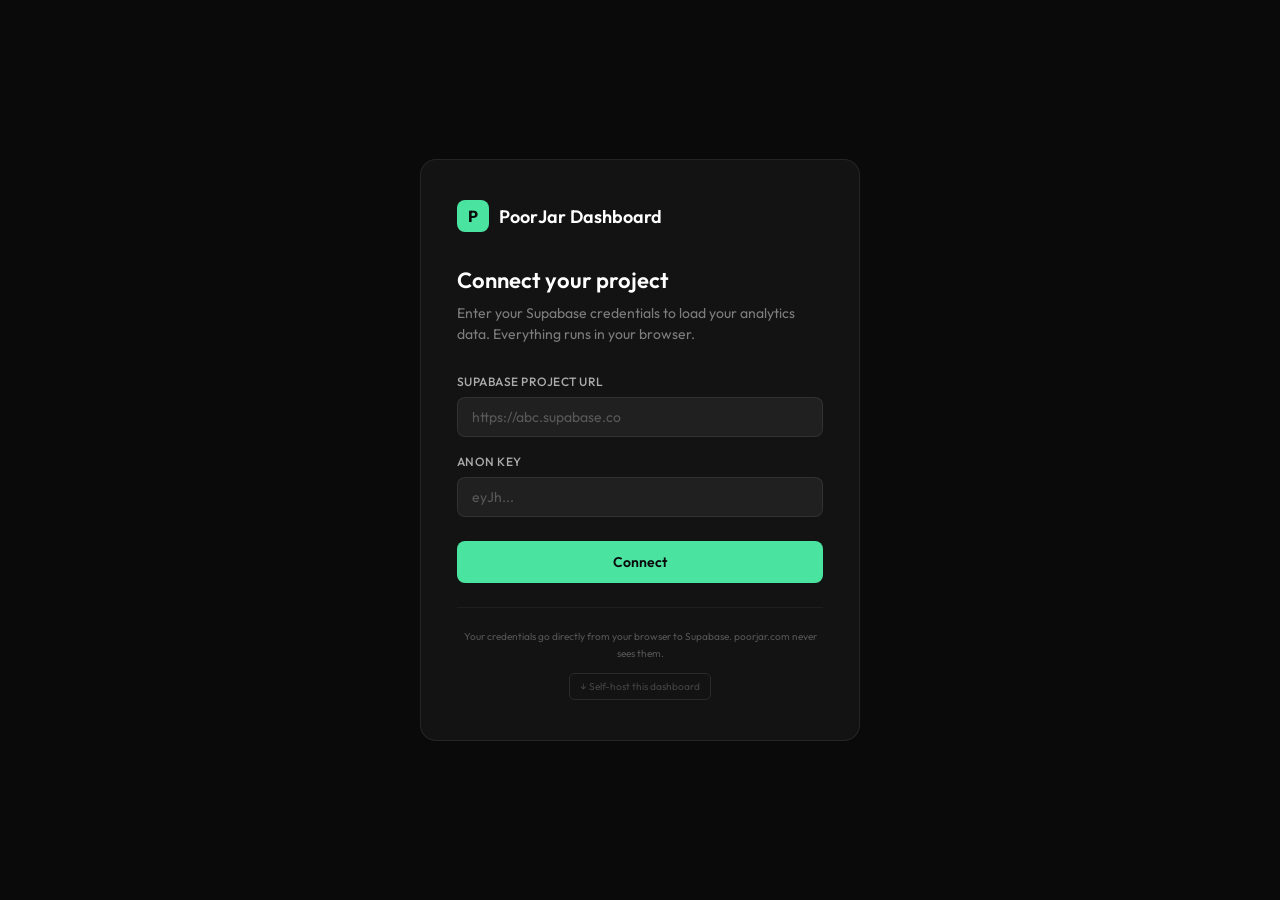
==== dashboard/index.html @ 93dddc61 "Initial release — PoorJar v1.2.0" ====
<!DOCTYPE html>
<html lang="en">
<head>
  <meta charset="UTF-8" />
  <meta name="viewport" content="width=device-width, initial-scale=1.0" />
  <title>PoorJar Dashboard</title>
  <link rel="preconnect" href="https://fonts.googleapis.com" />
  <link rel="preconnect" href="https://fonts.gstatic.com" crossorigin />
  <link href="https://fonts.googleapis.com/css2?family=Outfit:wght@300;400;500;600;700&display=swap" rel="stylesheet" />
  <style>
    *, *::before, *::after { box-sizing: border-box; margin: 0; padding: 0; }

    :root {
      --bg: #0A0A0B;
      --bg2: #111113;
      --card: rgba(255,255,255,0.04);
      --card-border: rgba(255,255,255,0.08);
      --green: #4AE3A0;
      --green-dim: rgba(74,227,160,0.15);
      --text: #fff;
      --text-muted: rgba(255,255,255,0.45);
      --text-dim: rgba(255,255,255,0.65);
      --rage: #FF6B6B;
      --rage-dim: rgba(255,107,107,0.15);
    }

    html, body {
      height: 100%;
      background: var(--bg);
      color: var(--text);
      font-family: 'Outfit', system-ui, -apple-system, sans-serif;
      font-size: 14px;
      line-height: 1.5;
    }

    /* ---- CONNECT SCREEN ---- */
    #connect-screen {
      display: flex;
      align-items: center;
      justify-content: center;
      min-height: 100vh;
      padding: 24px;
    }

    .connect-card {
      background: var(--card);
      border: 1px solid var(--card-border);
      border-radius: 16px;
      padding: 40px 36px;
      width: 100%;
      max-width: 440px;
    }

    .connect-logo {
      display: flex;
      align-items: center;
      gap: 10px;
      margin-bottom: 32px;
    }

    .logo-mark {
      width: 32px;
      height: 32px;
      background: var(--green);
      border-radius: 8px;
      display: flex;
      align-items: center;
      justify-content: center;
      font-size: 16px;
      font-weight: 700;
      color: #0A0A0B;
    }

    .logo-text {
      font-size: 18px;
      font-weight: 600;
      color: var(--text);
    }

    .connect-headline {
      font-size: 22px;
      font-weight: 600;
      margin-bottom: 6px;
    }

    .connect-sub {
      color: var(--text-muted);
      margin-bottom: 28px;
      font-size: 14px;
    }

    .field {
      margin-bottom: 16px;
    }

    .field label {
      display: block;
      font-size: 12px;
      font-weight: 500;
      color: var(--text-dim);
      margin-bottom: 6px;
      text-transform: uppercase;
      letter-spacing: 0.04em;
    }

    .field input {
      width: 100%;
      background: rgba(255,255,255,0.06);
      border: 1px solid var(--card-border);
      border-radius: 8px;
      padding: 10px 14px;
      color: var(--text);
      font-family: inherit;
      font-size: 14px;
      outline: none;
      transition: border-color 0.15s;
    }

    .field input:focus {
      border-color: var(--green);
    }

    .field input::placeholder {
      color: rgba(255,255,255,0.25);
    }

    .btn-connect {
      width: 100%;
      background: var(--green);
      color: #0A0A0B;
      border: none;
      border-radius: 8px;
      padding: 12px;
      font-family: inherit;
      font-size: 14px;
      font-weight: 600;
      cursor: pointer;
      margin-top: 8px;
      transition: opacity 0.15s;
    }

    .btn-connect:hover { opacity: 0.9; }
    .btn-connect:disabled { opacity: 0.5; cursor: not-allowed; }

    #connect-error {
      color: var(--rage);
      font-size: 13px;
      margin-top: 12px;
      display: none;
    }

    /* ---- DASHBOARD ---- */
    #dashboard {
      display: none;
      flex-direction: column;
      min-height: 100vh;
    }

    /* Top bar */
    .topbar {
      display: flex;
      align-items: center;
      gap: 16px;
      padding: 14px 28px;
      border-bottom: 1px solid var(--card-border);
      background: rgba(10,10,11,0.9);
      position: sticky;
      top: 0;
      z-index: 100;
      backdrop-filter: blur(12px);
    }

    .topbar-logo {
      display: flex;
      align-items: center;
      gap: 8px;
      text-decoration: none;
      color: var(--text);
    }

    .topbar-logo-mark {
      width: 26px;
      height: 26px;
      background: var(--green);
      border-radius: 6px;
      display: flex;
      align-items: center;
      justify-content: center;
      font-size: 13px;
      font-weight: 700;
      color: #0A0A0B;
    }

    .topbar-logo-text {
      font-size: 15px;
      font-weight: 600;
    }

    .topbar-spacer { flex: 1; }

    .connected-indicator {
      display: flex;
      align-items: center;
      gap: 7px;
      font-size: 13px;
      color: var(--text-dim);
    }

    .connected-dot {
      width: 7px;
      height: 7px;
      background: var(--green);
      border-radius: 50%;
      box-shadow: 0 0 6px var(--green);
    }

    .connected-url {
      max-width: 200px;
      overflow: hidden;
      text-overflow: ellipsis;
      white-space: nowrap;
    }

    .btn-share {
      padding: 6px 14px;
      background: transparent;
      border: 1px solid var(--accent);
      color: var(--accent);
      border-radius: 6px;
      font-size: 12px;
      font-family: inherit;
      cursor: pointer;
      transition: background 0.15s;
    }
    .btn-share:hover { background: rgba(74,227,160,0.1); }
    .btn-share.copied { border-color: #4ade80; color: #4ade80; }

    .btn-disconnect {
      background: none;
      border: 1px solid var(--card-border);
      border-radius: 6px;
      color: var(--text-muted);
      font-family: inherit;
      font-size: 13px;
      padding: 5px 12px;
      cursor: pointer;
      transition: color 0.15s, border-color 0.15s;
    }

    .btn-disconnect:hover {
      color: var(--text);
      border-color: rgba(255,255,255,0.2);
    }

    /* Filter bar */
    .filterbar {
      display: flex;
      align-items: center;
      gap: 12px;
      padding: 14px 28px;
      border-bottom: 1px solid var(--card-border);
      flex-wrap: wrap;
    }

    .filter-label {
      font-size: 12px;
      font-weight: 500;
      color: var(--text-muted);
      text-transform: uppercase;
      letter-spacing: 0.04em;
    }

    .filter-select {
      background: var(--card);
      border: 1px solid var(--card-border);
      border-radius: 7px;
      color: var(--text);
      font-family: inherit;
      font-size: 13px;
      padding: 7px 12px;
      cursor: pointer;
      outline: none;
      appearance: none;
      padding-right: 28px;
      background-image: url("data:image/svg+xml,%3Csvg width='10' height='6' viewBox='0 0 10 6' fill='none' xmlns='http://www.w3.org/2000/svg'%3E%3Cpath d='M1 1L5 5L9 1' stroke='rgba(255,255,255,0.4)' stroke-width='1.5' stroke-linecap='round' stroke-linejoin='round'/%3E%3C/svg%3E");
      background-repeat: no-repeat;
      background-position: right 10px center;
      transition: border-color 0.15s;
    }

    .filter-select:focus { border-color: var(--green); }

    .date-toggle {
      display: flex;
      gap: 4px;
      background: var(--card);
      border: 1px solid var(--card-border);
      border-radius: 7px;
      padding: 3px;
    }

    .date-btn {
      background: none;
      border: none;
      border-radius: 5px;
      color: var(--text-muted);
      font-family: inherit;
      font-size: 13px;
      padding: 5px 12px;
      cursor: pointer;
      transition: background 0.15s, color 0.15s;
    }

    .date-btn.active {
      background: rgba(255,255,255,0.1);
      color: var(--text);
    }

    .btn-refresh {
      margin-left: auto;
      background: none;
      border: 1px solid var(--card-border);
      border-radius: 7px;
      color: var(--text-muted);
      font-family: inherit;
      font-size: 13px;
      padding: 7px 14px;
      cursor: pointer;
      display: flex;
      align-items: center;
      gap: 6px;
      transition: color 0.15s, border-color 0.15s;
    }

    .btn-refresh:hover {
      color: var(--text);
      border-color: rgba(255,255,255,0.2);
    }

    .btn-refresh.loading {
      opacity: 0.6;
      pointer-events: none;
    }

    /* Content */
    .content {
      padding: 24px 28px;
      flex: 1;
    }

    /* Stat cards */
    .stat-row {
      display: grid;
      grid-template-columns: repeat(4, 1fr);
      gap: 14px;
      margin-bottom: 24px;
    }

    @media (max-width: 900px) {
      .stat-row { grid-template-columns: repeat(2, 1fr); }
    }

    @media (max-width: 500px) {
      .stat-row { grid-template-columns: 1fr; }
    }

    .stat-card {
      background: var(--card);
      border: 1px solid var(--card-border);
      border-radius: 12px;
      padding: 20px 22px;
    }

    .stat-label {
      font-size: 12px;
      font-weight: 500;
      color: var(--text-muted);
      text-transform: uppercase;
      letter-spacing: 0.04em;
      margin-bottom: 8px;
    }

    .stat-value {
      font-size: 32px;
      font-weight: 700;
      color: var(--text);
      line-height: 1;
    }

    .stat-value.rage-stat { color: var(--rage); }

    /* Main columns */
    .main-cols {
      display: grid;
      grid-template-columns: 60fr 40fr;
      gap: 20px;
      align-items: start;
    }

    @media (max-width: 1100px) {
      .main-cols { grid-template-columns: 1fr; }
    }

    /* Heatmap panel */
    .panel {
      background: var(--card);
      border: 1px solid var(--card-border);
      border-radius: 12px;
      overflow: hidden;
    }

    .panel-header {
      padding: 16px 20px;
      border-bottom: 1px solid var(--card-border);
      display: flex;
      align-items: center;
      justify-content: space-between;
      gap: 12px;
      flex-wrap: wrap;
    }

    .panel-title {
      font-size: 14px;
      font-weight: 600;
    }

    .toggle-group {
      display: flex;
      gap: 4px;
      background: rgba(255,255,255,0.05);
      border-radius: 6px;
      padding: 3px;
    }

    .toggle-btn {
      background: none;
      border: none;
      border-radius: 4px;
      color: var(--text-muted);
      font-family: inherit;
      font-size: 12px;
      padding: 4px 11px;
      cursor: pointer;
      transition: background 0.15s, color 0.15s;
    }

    .toggle-btn.active {
      background: rgba(255,255,255,0.12);
      color: var(--text);
    }

    .panel-body {
      padding: 20px;
    }

    .heatmap-wrap {
      position: relative;
      background: #1a1a1c;
      border-radius: 8px;
      overflow: hidden;
    }

    #heatmap-iframe {
      display: block;
      width: 1440px;
      height: 900px;
      border: none;
      pointer-events: none;
      transform-origin: top left;
    }

    #heatmap-canvas {
      display: block;
      position: absolute;
      top: 0; left: 0;
      pointer-events: none;
    }

    .heatmap-scale-wrap {
      width: 100%;
      overflow-y: auto;
      overflow-x: hidden;
      border-radius: 8px;
      position: relative;
      background: #1a1a1c;
    }

    .heatmap-inner {
      position: relative;
    }

    .heatmap-footer {
      display: flex;
      align-items: center;
      justify-content: space-between;
      margin-top: 10px;
    }

    .heatmap-count {
      font-size: 12px;
      color: var(--text-muted);
    }

    /* Scroll depth */
    .scroll-bars {
      display: flex;
      flex-direction: column;
      gap: 7px;
    }

    .scroll-row {
      display: grid;
      grid-template-columns: 52px 1fr 40px;
      align-items: center;
      gap: 10px;
    }

    .scroll-label {
      font-size: 12px;
      color: var(--text-muted);
      text-align: right;
    }

    .scroll-track {
      background: rgba(255,255,255,0.06);
      border-radius: 4px;
      height: 10px;
      overflow: hidden;
    }

    .scroll-fill {
      background: var(--green);
      height: 100%;
      border-radius: 4px;
      transition: width 0.4s ease;
      opacity: 0.8;
    }

    .scroll-pct {
      font-size: 12px;
      color: var(--text-dim);
    }

    /* Top pages */
    .table-wrap {
      overflow-x: auto;
    }

    table {
      width: 100%;
      border-collapse: collapse;
    }

    thead th {
      font-size: 11px;
      font-weight: 500;
      color: var(--text-muted);
      text-transform: uppercase;
      letter-spacing: 0.04em;
      padding: 8px 10px;
      text-align: left;
      border-bottom: 1px solid var(--card-border);
    }

    tbody tr {
      border-bottom: 1px solid rgba(255,255,255,0.04);
    }

    tbody tr:last-child { border-bottom: none; }

    tbody td {
      padding: 9px 10px;
      font-size: 13px;
      color: var(--text-dim);
      vertical-align: middle;
    }

    tbody td:first-child {
      font-family: 'SFMono-Regular', 'Consolas', monospace;
      font-size: 12px;
      max-width: 200px;
      overflow: hidden;
      text-overflow: ellipsis;
      white-space: nowrap;
    }

    /* Rage clicks */
    .rage-header {
      font-size: 13px;
      font-weight: 600;
      margin-bottom: 12px;
    }

    .rage-header.has-rages { color: var(--rage); }
    .rage-header.no-rages { color: var(--text-muted); }

    .rage-list {
      display: flex;
      flex-direction: column;
      gap: 6px;
    }

    .rage-item {
      display: flex;
      align-items: center;
      gap: 10px;
      padding: 8px 10px;
      background: var(--rage-dim);
      border: 1px solid rgba(255,107,107,0.2);
      border-radius: 7px;
      font-size: 12px;
      color: var(--text-dim);
    }

    .rage-coord {
      font-family: 'SFMono-Regular', 'Consolas', monospace;
      color: var(--rage);
      font-size: 11px;
      white-space: nowrap;
    }

    .rage-url {
      overflow: hidden;
      text-overflow: ellipsis;
      white-space: nowrap;
    }

    /* Empty state */
    .empty-state {
      display: flex;
      flex-direction: column;
      align-items: center;
      justify-content: center;
      padding: 40px 20px;
      color: var(--text-muted);
      gap: 8px;
      font-size: 13px;
    }

    .empty-icon {
      font-size: 28px;
      opacity: 0.5;
    }

    /* Loading */
    .loading-overlay {
      display: none;
      position: fixed;
      inset: 0;
      background: rgba(10,10,11,0.7);
      z-index: 200;
      align-items: center;
      justify-content: center;
      backdrop-filter: blur(4px);
    }

    .loading-overlay.visible {
      display: flex;
    }

    .spinner {
      width: 36px;
      height: 36px;
      border: 3px solid rgba(74,227,160,0.2);
      border-top-color: var(--green);
      border-radius: 50%;
      animation: spin 0.7s linear infinite;
    }

    @keyframes spin {
      to { transform: rotate(360deg); }
    }

    /* Sections in right column */
    .right-col {
      display: flex;
      flex-direction: column;
      gap: 20px;
    }

    /* Gradient legend */
    .gradient-legend {
      display: flex;
      align-items: center;
      gap: 6px;
      margin-top: 8px;
    }

    .gradient-bar {
      flex: 1;
      height: 6px;
      border-radius: 3px;
      background: linear-gradient(to right, #0000ff, #00ff00, #ffff00, #ff0000);
      opacity: 0.7;
    }

    .gradient-label {
      font-size: 11px;
      color: var(--text-muted);
    }
  </style>
</head>
<body>

<!-- Connect Screen -->
<div id="connect-screen">
  <div class="connect-card">
    <div class="connect-logo">
      <div class="logo-mark">P</div>
      <span class="logo-text">PoorJar Dashboard</span>
    </div>
    <h1 class="connect-headline">Connect your project</h1>
    <p class="connect-sub">Enter your Supabase credentials to load your analytics data. Everything runs in your browser.</p>
    <div class="field">
      <label for="input-url">Supabase Project URL</label>
      <input type="url" id="input-url" placeholder="https://abc.supabase.co" autocomplete="off" spellcheck="false" />
    </div>
    <div class="field">
      <label for="input-key">Anon Key</label>
      <input type="password" id="input-key" placeholder="eyJh..." autocomplete="off" spellcheck="false" />
    </div>
    <button class="btn-connect" id="btn-connect">Connect</button>
    <div id="connect-error"></div>
    <div style="margin-top:24px; padding-top:20px; border-top:1px solid #1e1e20; text-align:center;">
      <p style="font-size:0.72rem; color:#555; line-height:1.7; margin:0 0 10px;">
        Your credentials go directly from your browser to Supabase. poorjar.com never sees them.
      </p>
      <div style="display:flex; gap:12px; justify-content:center;">
        <a href="https://poorjar.com/dashboard/index.html" download="poorjar-dashboard.html" style="font-size:0.72rem; color:#444; text-decoration:none; border:1px solid #2a2a2a; border-radius:5px; padding:5px 10px;">↓ Self-host this dashboard</a>
      </div>
    </div>
  </div>
</div>

<!-- Dashboard -->
<div id="dashboard">
  <div class="topbar">
    <div class="topbar-logo">
      <div class="topbar-logo-mark">P</div>
      <span class="topbar-logo-text">PoorJar</span>
    </div>
    <div class="topbar-spacer"></div>
    <div class="connected-indicator">
      <div class="connected-dot"></div>
      <span class="connected-url" id="connected-url-label"></span>
    </div>
    <button class="btn-share" id="btn-share" title="Copy shareable dashboard link">⬡ Copy link</button>
    <a class="btn-share" href="https://poorjar.com/dashboard/index.html" download="poorjar-dashboard.html" title="Download dashboard to self-host">↓ Download</a>
    <button class="btn-disconnect" id="btn-disconnect">Disconnect</button>
  </div>

  <div class="filterbar">
    <span class="filter-label">Page</span>
    <select class="filter-select" id="url-filter">
      <option value="">All pages</option>
    </select>
    <span class="filter-label" style="margin-left:8px;">Range</span>
    <div class="date-toggle">
      <button class="date-btn active" data-days="7">Last 7 days</button>
      <button class="date-btn" data-days="30">Last 30 days</button>
      <button class="date-btn" data-days="0">All time</button>
    </div>
    <button class="btn-refresh" id="btn-refresh">
      <svg width="13" height="13" viewBox="0 0 14 14" fill="none" xmlns="http://www.w3.org/2000/svg">
        <path d="M13 7A6 6 0 1 1 7 1" stroke="currentColor" stroke-width="1.5" stroke-linecap="round"/>
        <path d="M9 1h4v4" stroke="currentColor" stroke-width="1.5" stroke-linecap="round" stroke-linejoin="round"/>
      </svg>
      Refresh
    </button>
  </div>

  <div class="content">
    <div class="stat-row">
      <div class="stat-card">
        <div class="stat-label">Total Sessions</div>
        <div class="stat-value" id="stat-sessions">--</div>
      </div>
      <div class="stat-card">
        <div class="stat-label">Total Events</div>
        <div class="stat-value" id="stat-events">--</div>
      </div>
      <div class="stat-card">
        <div class="stat-label">Unique Pages</div>
        <div class="stat-value" id="stat-pages">--</div>
      </div>
      <div class="stat-card">
        <div class="stat-label">Rage Clicks</div>
        <div class="stat-value rage-stat" id="stat-rage">--</div>
      </div>
    </div>

    <div class="main-cols">
      <!-- Left: heatmap -->
      <div class="panel">
        <div class="panel-header">
          <span class="panel-title">Click Heatmap</span>
          <div class="toggle-group">
            <button class="toggle-btn active" data-hm="clicks">Clicks</button>
            <button class="toggle-btn" data-hm="mousemove">Dwell spots</button>
            <button class="toggle-btn" data-hm="both">Both</button>
          </div>
        </div>
        <div class="panel-body">
          <div class="heatmap-wrap">
            <div class="heatmap-scale-wrap" id="heatmap-scale-wrap">
              <div class="heatmap-inner" id="heatmap-inner">
                <iframe id="heatmap-iframe" src="about:blank"></iframe>
                <canvas id="heatmap-canvas"></canvas>
              </div>
            </div>
          </div>
          <div class="heatmap-footer">
            <span class="heatmap-count" id="heatmap-count">0 points</span>
            <div class="gradient-legend">
              <span class="gradient-label">Low</span>
              <div class="gradient-bar"></div>
              <span class="gradient-label">High</span>
            </div>
          </div>
        </div>
      </div>

      <!-- Right column -->
      <div class="right-col">
        <!-- Scroll depth -->
        <div class="panel">
          <div class="panel-header">
            <span class="panel-title">Scroll Depth</span>
          </div>
          <div class="panel-body">
            <div class="scroll-bars" id="scroll-bars"></div>
          </div>
        </div>

        <!-- Top pages -->
        <div class="panel">
          <div class="panel-header">
            <span class="panel-title">Top Pages</span>
          </div>
          <div class="panel-body" style="padding: 0;">
            <div class="table-wrap">
              <table>
                <thead>
                  <tr>
                    <th>URL</th>
                    <th>Sessions</th>
                    <th>Clicks</th>
                    <th>Avg Scroll</th>
                  </tr>
                </thead>
                <tbody id="pages-tbody"></tbody>
              </table>
            </div>
          </div>
        </div>

        <!-- Rage clicks -->
        <div class="panel">
          <div class="panel-header">
            <span class="panel-title">Rage Clicks</span>
          </div>
          <div class="panel-body">
            <div id="rage-list-wrap"></div>
          </div>
        </div>
      </div>
    </div>
  </div>
</div>

<!-- Loading overlay -->
<div class="loading-overlay" id="loading-overlay">
  <div class="spinner"></div>
</div>

<script>
  // ---- State ----
  let supabaseUrl = '';
  let anonKey = '';
  let allEvents = [];
  let filteredEvents = [];
  let activeDays = 7;
  let activeUrlFilter = '';
  let activeHeatmapMode = 'clicks';

  // ---- Init ----
  (function init() {
    // 1. Check URL hash for encoded config: #base64({"u":"...","k":"...","s":"..."})
    const hash = window.location.hash.slice(1);
    if (hash) {
      try {
        const cfg = JSON.parse(atob(hash));
        if (cfg.u && cfg.k) {
          supabaseUrl = cfg.u.replace(/\/$/, '');
          anonKey = cfg.k;
          // Optionally pre-filter to a site_id
          if (cfg.s) activeUrlFilter = cfg.s;
          // Persist so refresh still works
          localStorage.setItem('pj_supabase_url', supabaseUrl);
          localStorage.setItem('pj_supabase_key', anonKey);
          showDashboard();
          loadData();
          return;
        }
      } catch (e) { /* not a valid config hash, fall through */ }
    }

    // 2. Fall back to localStorage (previously connected)
    supabaseUrl = localStorage.getItem('pj_supabase_url') || '';
    anonKey = localStorage.getItem('pj_supabase_key') || '';
    if (supabaseUrl && anonKey) {
      showDashboard();
      loadData();
    }
  })();

  // ---- Helper: build a shareable dashboard URL ----
  function buildShareUrl() {
    const cfg = { u: supabaseUrl, k: anonKey };
    return window.location.origin + '/dashboard/#' + btoa(JSON.stringify(cfg));
  }

  // ---- Connect screen ----
  document.getElementById('btn-connect').addEventListener('click', async () => {
    const urlInput = document.getElementById('input-url').value.trim().replace(/\/$/, '');
    const keyInput = document.getElementById('input-key').value.trim();
    const errEl = document.getElementById('connect-error');
    const btn = document.getElementById('btn-connect');

    errEl.style.display = 'none';
    if (!urlInput || !keyInput) {
      showError('Both fields are required.');
      return;
    }

    btn.disabled = true;
    btn.textContent = 'Connecting...';

    try {
      const testUrl = urlInput + '/rest/v1/poorjar_events?select=id&limit=1';
      const res = await fetch(testUrl, {
        headers: { apikey: keyInput, Authorization: 'Bearer ' + keyInput }
      });
      if (!res.ok) {
        const body = await res.text();
        throw new Error('Status ' + res.status + ': ' + body.slice(0, 120));
      }
      supabaseUrl = urlInput;
      anonKey = keyInput;
      localStorage.setItem('pj_supabase_url', supabaseUrl);
      localStorage.setItem('pj_supabase_key', anonKey);
      showDashboard();
      loadData();
    } catch (e) {
      showError('Connection failed: ' + e.message);
      btn.disabled = false;
      btn.textContent = 'Connect';
    }

    function showError(msg) {
      errEl.textContent = msg;
      errEl.style.display = 'block';
    }
  });

  document.getElementById('input-key').addEventListener('keydown', function(e) {
    if (e.key === 'Enter') document.getElementById('btn-connect').click();
  });

  // ---- Disconnect ----
  document.getElementById('btn-share').addEventListener('click', () => {
    const url = buildShareUrl();
    navigator.clipboard.writeText(url).then(() => {
      const btn = document.getElementById('btn-share');
      btn.textContent = '✓ Copied!';
      btn.classList.add('copied');
      setTimeout(() => {
        btn.textContent = '⬡ Copy link';
        btn.classList.remove('copied');
      }, 2000);
    }).catch(() => {
      // Fallback for non-HTTPS or blocked clipboard
      prompt('Copy your dashboard link:', buildShareUrl());
    });
  });

  document.getElementById('btn-disconnect').addEventListener('click', () => {
    localStorage.removeItem('pj_supabase_url');
    localStorage.removeItem('pj_supabase_key');
    supabaseUrl = '';
    anonKey = '';
    allEvents = [];
    filteredEvents = [];
    document.getElementById('dashboard').style.display = 'none';
    document.getElementById('connect-screen').style.display = 'flex';
    document.getElementById('input-url').value = '';
    document.getElementById('input-key').value = '';
    document.getElementById('connect-error').style.display = 'none';
    document.getElementById('btn-connect').disabled = false;
    document.getElementById('btn-connect').textContent = 'Connect';
  });

  // ---- Date toggle ----
  document.querySelectorAll('.date-btn').forEach(btn => {
    btn.addEventListener('click', () => {
      document.querySelectorAll('.date-btn').forEach(b => b.classList.remove('active'));
      btn.classList.add('active');
      activeDays = parseInt(btn.dataset.days);
      applyFilters();
    });
  });

  // ---- URL filter ----
  document.getElementById('url-filter').addEventListener('change', function() {
    activeUrlFilter = this.value;
    applyFilters();
  });

  // ---- Refresh ----
  document.getElementById('btn-refresh').addEventListener('click', loadData);

  // ---- Heatmap toggle ----
  document.querySelectorAll('[data-hm]').forEach(btn => {
    btn.addEventListener('click', () => {
      document.querySelectorAll('[data-hm]').forEach(b => b.classList.remove('active'));
      btn.classList.add('active');
      activeHeatmapMode = btn.dataset.hm;
      renderHeatmap();
    });
  });

  // ---- Show dashboard ----
  function showDashboard() {
    document.getElementById('connect-screen').style.display = 'none';
    const dash = document.getElementById('dashboard');
    dash.style.display = 'flex';
    const short = supabaseUrl.replace('https://', '').split('.')[0];
    document.getElementById('connected-url-label').textContent = short + '.supabase.co';
  }

  // ---- Fetch events ----
  async function fetchEvents(filters = {}) {
    let url = supabaseUrl + '/rest/v1/poorjar_events?select=*&order=timestamp.desc&limit=10000';
    if (filters.url) url += '&url=eq.' + encodeURIComponent(filters.url);
    if (filters.since) url += '&timestamp=gte.' + filters.since;
    const res = await fetch(url, {
      headers: { apikey: anonKey, Authorization: 'Bearer ' + anonKey }
    });
    if (!res.ok) throw new Error('Fetch failed: ' + res.status);
    return res.json();
  }

  // ---- Load data ----
  async function loadData() {
    setLoading(true);
    try {
      allEvents = await fetchEvents();
      populateUrlFilter();
      applyFilters();
    } catch (e) {
      console.error(e);
    } finally {
      setLoading(false);
    }
  }

  function setLoading(on) {
    document.getElementById('loading-overlay').classList.toggle('visible', on);
    document.getElementById('btn-refresh').classList.toggle('loading', on);
  }

  // ---- Populate URL dropdown ----
  function populateUrlFilter() {
    const sel = document.getElementById('url-filter');
    const urls = [...new Set(allEvents.map(e => e.url).filter(Boolean))].sort();
    sel.innerHTML = '<option value="">All pages</option>';
    urls.forEach(u => {
      const opt = document.createElement('option');
      opt.value = u;
      opt.textContent = truncateUrl(u, 60);
      sel.appendChild(opt);
    });
  }

  // ---- Apply filters ----
  function applyFilters() {
    let events = allEvents;

    if (activeDays > 0) {
      // timestamps are stored as milliseconds integers — compare directly
      const since = Date.now() - activeDays * 86400 * 1000;
      events = events.filter(e => e.timestamp >= since);
    }

    if (activeUrlFilter) {
      events = events.filter(e => e.url === activeUrlFilter);
    }

    filteredEvents = events;
    renderAll();
  }

  // ---- iframe page preview ----
  let iframeUrl = '';

  let currentScale = 1;

  function updateIframe(url, fullHeight) {
    const iframe = document.getElementById('heatmap-iframe');
    const inner = document.getElementById('heatmap-inner');
    const scaleWrap = document.getElementById('heatmap-scale-wrap');

    const containerW = scaleWrap.offsetWidth || 800;
    currentScale = containerW / 1440;
    const scaledH = Math.round(fullHeight * currentScale);

    // iframe is 1440px wide, scaled down visually
    // transform: scale() doesn't affect layout, so we use a spacer div trick:
    // set the inner wrapper to the scaled pixel dimensions so scrolling works correctly
    iframe.style.width = '1440px';
    iframe.style.height = fullHeight + 'px';
    // transform-origin top left, scale down to fit container
    iframe.style.transform = 'scale(' + currentScale + ')';
    iframe.style.transformOrigin = 'top left';
    iframe.style.position = 'absolute';
    iframe.style.top = '0';
    iframe.style.left = '0';

    // The inner div acts as the layout spacer — sized to scaled dimensions
    inner.style.width = containerW + 'px';
    inner.style.height = scaledH + 'px';
    inner.style.position = 'relative';

    scaleWrap.style.maxHeight = Math.min(scaledH, 580) + 'px';

    window.addEventListener('resize', () => updateIframe(iframeUrl, fullHeight));

    if (!url || url === iframeUrl) return;
    iframeUrl = url;
    // Strip any hash so the page loads at the top
    const cleanUrl = url.split('#')[0];
    iframe.src = cleanUrl;
    // After load, force scroll back to top (same-origin only, but try anyway)
    iframe.onload = () => {
      try { iframe.contentWindow.scrollTo(0, 0); } catch(e) {}
    };
  }

  // ---- Render everything ----
  function renderAll() {
    renderStats();
    // Compute full page height from max Y in data
    const pageEvents = filteredEvents.filter(e => e.y);
    const maxY = pageEvents.length ? Math.max(...pageEvents.map(e => e.y)) : 900;
    const fullHeight = Math.max(maxY + 200, 900); // padding below last point

    // Load the selected page or first page into the iframe
    const previewUrl = activeUrlFilter ||
      (filteredEvents.length ? filteredEvents.find(e => e.url)?.url : '');
    if (previewUrl) updateIframe(previewUrl, fullHeight);
    renderHeatmap();
    renderScrollDepth();
    renderTopPages();
    renderRageClicks();
  }

  // ---- Stats ----
  function renderStats() {
    const sessions = new Set(filteredEvents.map(e => e.session_id)).size;
    const events = filteredEvents.length;
    const pages = new Set(filteredEvents.map(e => e.url)).size;
    const rages = filteredEvents.filter(e => e.type === 'rage_click').length;

    document.getElementById('stat-sessions').textContent = fmt(sessions);
    document.getElementById('stat-events').textContent = fmt(events);
    document.getElementById('stat-pages').textContent = fmt(pages);
    document.getElementById('stat-rage').textContent = fmt(rages);
  }

  // ---- Heatmap ----
  function renderHeatmap() {
    const canvas = document.getElementById('heatmap-canvas');
    const ctx = canvas.getContext('2d');

    // Canvas matches the scaled iframe dimensions exactly
    const s = currentScale || 1;
    const pageEvts = filteredEvents.filter(e => e.y);
    const maxY2 = pageEvts.length ? Math.max(...pageEvts.map(e => e.y)) : 900;
    const fullH = Math.max(maxY2 + 200, 900);

    const scaleWrap = document.getElementById('heatmap-scale-wrap');
    const containerW = scaleWrap.offsetWidth || 800;
    const cw = containerW;
    const ch = Math.round(fullH * s);

    canvas.width = cw;
    canvas.height = ch;
    canvas.style.width = cw + 'px';
    canvas.style.height = ch + 'px';

    ctx.clearRect(0, 0, cw, ch);

    // Filter events by type
    let points = [];
    if (activeHeatmapMode === 'clicks') {
      points = filteredEvents.filter(e => e.type === 'click' || e.type === 'rage_click');
    } else if (activeHeatmapMode === 'mousemove') {
      points = filteredEvents.filter(e => e.type === 'dwell');
    } else {
      points = filteredEvents.filter(e => e.type !== 'scroll');
    }

    document.getElementById('heatmap-count').textContent = fmt(points.length) + ' point' + (points.length !== 1 ? 's' : '');

    if (points.length === 0) return;

    // Build density grid
    const CELL = 4;
    const gw = Math.ceil(cw / CELL);
    const gh = Math.ceil(ch / CELL);
    const grid = new Float32Array(gw * gh);

    points.forEach(e => {
      if (e.x == null || e.y == null) return;
      // x is a page coordinate from the user's viewport (width = e.vpw).
      // Normalize to 0-1 across the viewport width, then map to 1440px iframe space, then scale.
      // y is page-absolute (top of document) — just scale directly.
      const normX = e.vpw ? e.x / e.vpw : e.x / 1440;
      const px = normX * 1440 * s;
      const py = e.y * s;
      const gx = Math.floor(px / CELL);
      const gy = Math.floor(py / CELL);
      if (gx >= 0 && gx < gw && gy >= 0 && gy < gh) {
        grid[gy * gw + gx] += 1;
      }
    });

    // Find max for normalization
    let maxVal = 0;
    for (let i = 0; i < grid.length; i++) {
      if (grid[i] > maxVal) maxVal = grid[i];
    }
    if (maxVal === 0) return;

    // Proper Gaussian intensity field — same approach as the demo
    const BLOB_R = Math.round(60 * s), BLOB_SIGMA = Math.round(24 * s);
    const intensity = new Float32Array(cw * ch);

    for (let gy = 0; gy < gh; gy++) {
      for (let gx = 0; gx < gw; gx++) {
        const val = grid[gy * gw + gx];
        if (val === 0) continue;
        const pcx = Math.round((gx + 0.5) * CELL);
        const pcy = Math.round((gy + 0.5) * CELL);
        const weight = val / maxVal;
        const x0 = Math.max(0, pcx - BLOB_R), x1 = Math.min(cw - 1, pcx + BLOB_R);
        const y0 = Math.max(0, pcy - BLOB_R), y1 = Math.min(ch - 1, pcy + BLOB_R);
        for (let py = y0; py <= y1; py++) {
          const dy = py - pcy;
          for (let px = x0; px <= x1; px++) {
            const dx = px - pcx;
            intensity[py * cw + px] += weight * Math.exp(-(dx * dx + dy * dy) / (2 * BLOB_SIGMA * BLOB_SIGMA));
          }
        }
      }
    }

    // Find max for normalization
    let imax = 0;
    for (let i = 0; i < intensity.length; i++) if (intensity[i] > imax) imax = intensity[i];
    if (imax === 0) return;

    // Colorize using heatColor
    const finalData = ctx.createImageData(cw, ch);
    const dst = finalData.data;
    for (let i = 0; i < intensity.length; i++) {
      const t = intensity[i] / imax;
      if (t < 0.02) {
        // Fully transparent — let iframe show through
        dst[i*4+3] = 0;
        continue;
      }
      const [r, g, b] = heatColor(t);
      dst[i*4] = r; dst[i*4+1] = g; dst[i*4+2] = b;
      dst[i*4+3] = Math.round(Math.min(t * 2.5, 1) * 190 + 40);
    }
    ctx.putImageData(finalData, 0, 0);
  }

  function heatColor(t) {
    // 0 = blue, 0.4 = green, 0.65 = yellow, 1.0 = red
    if (t < 0.4) {
      const s = t / 0.4;
      return [Math.round(0 + s * 0), Math.round(0 + s * 255), Math.round(255 - s * 255)];
    } else if (t < 0.65) {
      const s = (t - 0.4) / 0.25;
      return [Math.round(0 + s * 255), Math.round(255), Math.round(0)];
    } else {
      const s = (t - 0.65) / 0.35;
      return [255, Math.round(255 - s * 255), 0];
    }
  }

  // ---- Scroll depth ----
  function renderScrollDepth() {
    const container = document.getElementById('scroll-bars');

    // Get scroll events; use scroll_y / vph or depth field
    const scrollEvents = filteredEvents.filter(e => e.type === 'scroll');

    // Per session, find max depth
    const sessionMax = {};
    scrollEvents.forEach(e => {
      const sid = e.session_id;
      let depth = 0;
      if (e.depth != null) {
        depth = e.depth; // already 0-1 or 0-100
        if (depth > 1) depth = depth / 100;
      } else if (e.scroll_y != null && e.vph) {
        depth = e.scroll_y / (e.vph * 3); // rough estimate
      }
      depth = Math.min(1, Math.max(0, depth));
      if (sessionMax[sid] == null || depth > sessionMax[sid]) {
        sessionMax[sid] = depth;
      }
    });

    const sessions = Object.values(sessionMax);
    const totalSessions = new Set(filteredEvents.map(e => e.session_id)).size || 1;

    // Build buckets: 0-10%, 10-20%, ... 90-100%
    const buckets = Array(10).fill(0);
    sessions.forEach(d => {
      for (let b = 0; b < 10; b++) {
        if (d >= b * 0.1) buckets[b]++;
      }
    });

    container.innerHTML = '';
    for (let b = 0; b < 10; b++) {
      const pct = sessions.length > 0 ? Math.round((buckets[b] / totalSessions) * 100) : 0;
      const row = document.createElement('div');
      row.className = 'scroll-row';

      const label = document.createElement('span');
      label.className = 'scroll-label';
      label.textContent = (b * 10) + '%';

      const track = document.createElement('div');
      track.className = 'scroll-track';
      const fill = document.createElement('div');
      fill.className = 'scroll-fill';
      fill.style.width = pct + '%';
      track.appendChild(fill);

      const pctLabel = document.createElement('span');
      pctLabel.className = 'scroll-pct';
      pctLabel.textContent = pct + '%';

      row.appendChild(label);
      row.appendChild(track);
      row.appendChild(pctLabel);
      container.appendChild(row);
    }

    if (sessions.length === 0) {
      container.innerHTML = '<div class="empty-state"><div class="empty-icon">📜</div><span>No scroll data yet</span></div>';
    }
  }

  // ---- Top pages ----
  function renderTopPages() {
    const tbody = document.getElementById('pages-tbody');

    const pageData = {};
    filteredEvents.forEach(e => {
      const url = e.url || '(unknown)';
      if (!pageData[url]) {
        pageData[url] = { sessions: new Set(), clicks: 0, scrollDepths: [] };
      }
      pageData[url].sessions.add(e.session_id);
      if (e.type === 'click' || e.type === 'rage_click') pageData[url].clicks++;
      if (e.type === 'scroll') {
        let d = 0;
        if (e.depth != null) {
          d = e.depth > 1 ? e.depth / 100 : e.depth;
        } else if (e.scroll_y && e.vph) {
          d = Math.min(1, e.scroll_y / (e.vph * 3));
        }
        pageData[url].scrollDepths.push(d);
      }
    });

    const rows = Object.entries(pageData)
      .map(([url, d]) => ({
        url,
        sessions: d.sessions.size,
        clicks: d.clicks,
        avgScroll: d.scrollDepths.length > 0
          ? Math.round((d.scrollDepths.reduce((a, b) => a + b, 0) / d.scrollDepths.length) * 100)
          : 0
      }))
      .sort((a, b) => b.sessions - a.sessions)
      .slice(0, 10);

    if (rows.length === 0) {
      tbody.innerHTML = '<tr><td colspan="4" style="text-align:center;color:var(--text-muted);padding:24px;">No data yet</td></tr>';
      return;
    }

    tbody.innerHTML = rows.map(r => `
      <tr>
        <td title="${escHtml(r.url)}">${escHtml(truncateUrl(r.url, 35))}</td>
        <td>${r.sessions}</td>
        <td>${r.clicks}</td>
        <td>${r.avgScroll}%</td>
      </tr>
    `).join('');
  }

  // ---- Rage clicks ----
  function renderRageClicks() {
    const wrap = document.getElementById('rage-list-wrap');
    const rages = filteredEvents.filter(e => e.type === 'rage_click');

    if (rages.length === 0) {
      wrap.innerHTML = '<div class="rage-header no-rages">No rage clicks detected</div>';
      return;
    }

    const header = document.createElement('div');
    header.className = 'rage-header has-rages';
    header.textContent = fmt(rages.length) + ' rage click' + (rages.length !== 1 ? 's' : '') + ' detected';

    const list = document.createElement('div');
    list.className = 'rage-list';

    rages.slice(0, 20).forEach(e => {
      const item = document.createElement('div');
      item.className = 'rage-item';
      const coord = document.createElement('span');
      coord.className = 'rage-coord';
      coord.textContent = e.x != null ? '(' + Math.round(e.x) + ', ' + Math.round(e.y) + ')' : '(?, ?)';
      const urlSpan = document.createElement('span');
      urlSpan.className = 'rage-url';
      urlSpan.title = e.url || '';
      urlSpan.textContent = truncateUrl(e.url || '(unknown)', 50);
      item.appendChild(coord);
      item.appendChild(urlSpan);
      list.appendChild(item);
    });

    wrap.innerHTML = '';
    wrap.appendChild(header);
    wrap.appendChild(list);
  }

  // ---- Utilities ----
  function fmt(n) {
    if (n >= 1000000) return (n / 1000000).toFixed(1) + 'M';
    if (n >= 1000) return (n / 1000).toFixed(1) + 'K';
    return n.toString();
  }

  function truncateUrl(url, max) {
    if (!url) return '';
    try {
      const u = new URL(url);
      // Show hostname + path so you can tell pages apart across sites
      const display = u.hostname.replace('www.', '') + u.pathname + (u.search || '');
      if (display.length <= max) return display;
      return display.slice(0, max) + '...';
    } catch (_) {
      if (url.length <= max) return url;
      return url.slice(0, max) + '...';
    }
  }

  function escHtml(str) {
    return String(str)
      .replace(/&/g, '&amp;')
      .replace(/</g, '&lt;')
      .replace(/>/g, '&gt;')
      .replace(/"/g, '&quot;');
  }
</script>
</body>
</html>
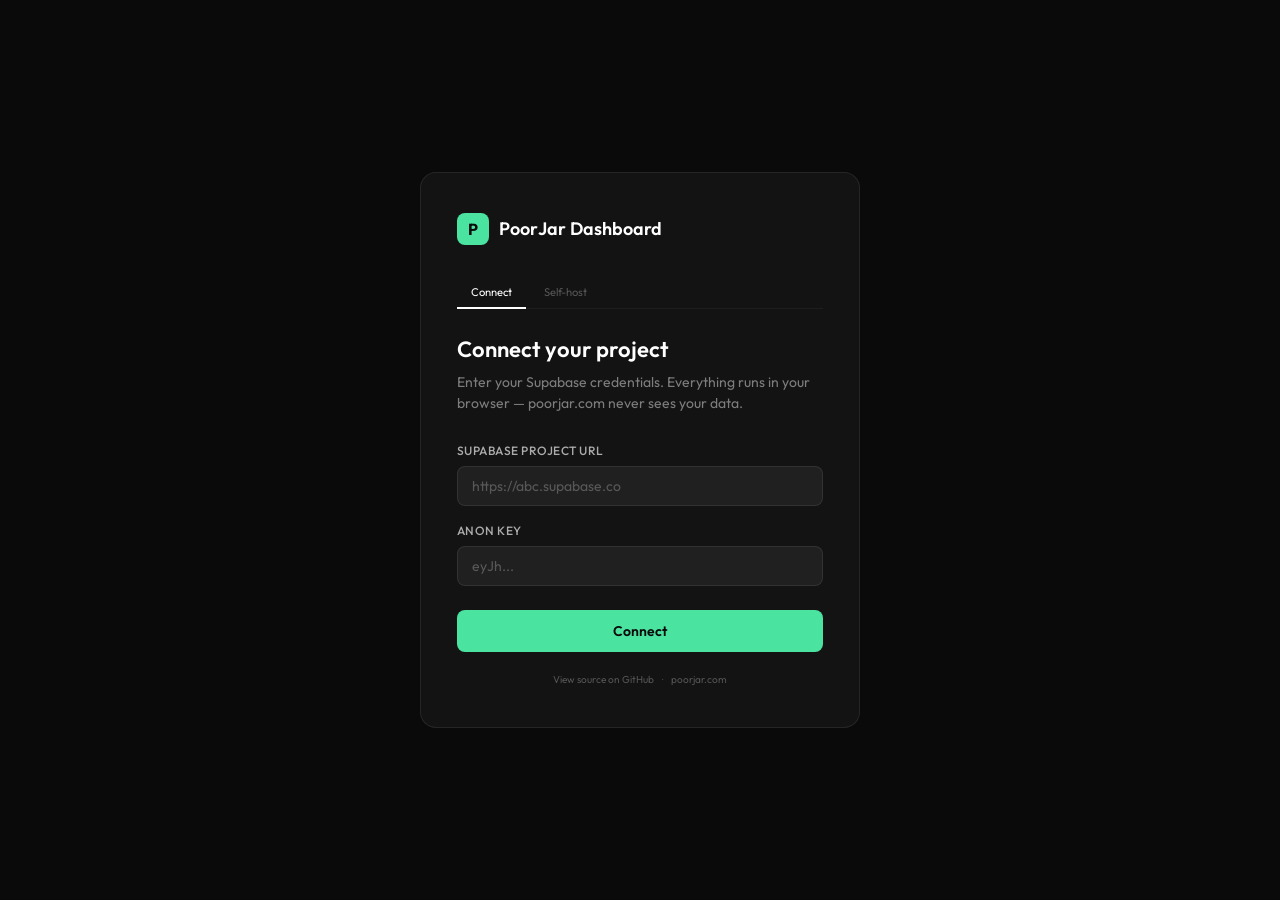
==== commit a57236c2: "Dashboard: settings panel, self-host tab, customization" ====
--- a/dashboard/index.html
+++ b/dashboard/index.html
@@ -220,6 +220,187 @@
       text-overflow: ellipsis;
       white-space: nowrap;
     }
+
+    /* Connect screen tabs */
+    .connect-tabs {
+      display: flex;
+      gap: 4px;
+      margin-bottom: 24px;
+      border-bottom: 1px solid #1e1e20;
+      padding-bottom: 0;
+    }
+    .connect-tab {
+      background: none;
+      border: none;
+      color: #555;
+      font-size: 0.8rem;
+      font-family: inherit;
+      padding: 8px 14px;
+      cursor: pointer;
+      border-bottom: 2px solid transparent;
+      margin-bottom: -1px;
+      transition: color 0.15s;
+    }
+    .connect-tab:hover { color: #888; }
+    .connect-tab.active { color: var(--accent); border-bottom-color: var(--accent); }
+
+    .connect-footer-links {
+      margin-top: 20px;
+      text-align: center;
+      font-size: 0.72rem;
+      color: #444;
+      display: flex;
+      gap: 8px;
+      justify-content: center;
+    }
+    .connect-footer-links a { color: #555; text-decoration: none; }
+    .connect-footer-links a:hover { color: #888; }
+
+    /* Self-host tab */
+    .selfhost-step {
+      display: flex;
+      gap: 14px;
+      margin-bottom: 22px;
+    }
+    .selfhost-step-num {
+      width: 24px;
+      height: 24px;
+      min-width: 24px;
+      border-radius: 50%;
+      background: #1a1a1c;
+      border: 1px solid #2a2a2a;
+      color: var(--accent);
+      font-size: 0.7rem;
+      font-weight: 700;
+      display: flex;
+      align-items: center;
+      justify-content: center;
+      margin-top: 2px;
+    }
+    .selfhost-step-body {
+      flex: 1;
+      font-size: 0.8rem;
+      color: #888;
+      line-height: 1.6;
+    }
+    .selfhost-step-body strong { color: #ccc; display: block; margin-bottom: 4px; }
+    .selfhost-step-body p { margin: 0 0 6px; }
+    .selfhost-step-body a { color: var(--accent); text-decoration: none; }
+    .selfhost-list {
+      margin: 6px 0 0 0;
+      padding-left: 16px;
+      display: flex;
+      flex-direction: column;
+      gap: 4px;
+    }
+    .selfhost-list li { font-size: 0.78rem; }
+    .selfhost-list strong { color: #bbb; display: inline; }
+    .selfhost-code {
+      background: #0e0e10;
+      border: 1px solid #222;
+      border-radius: 6px;
+      padding: 10px 12px;
+      font-family: monospace;
+      font-size: 0.7rem;
+      color: #4AE3A0;
+      white-space: pre;
+      overflow-x: auto;
+      margin-top: 6px;
+      line-height: 1.6;
+    }
+    .selfhost-code { color: #888; }
+    .selfhost-code { background: #0a0a0b; }
+    code { background: #1a1a1c; padding: 1px 5px; border-radius: 3px; font-size: 0.75rem; color: #4AE3A0; }
+
+    /* Settings panel */
+    .settings-panel {
+      display: none;
+      position: fixed;
+      top: 0; right: 0;
+      width: 320px;
+      height: 100vh;
+      background: #111;
+      border-left: 1px solid #1e1e20;
+      z-index: 200;
+      overflow-y: auto;
+      padding: 24px 20px;
+      box-sizing: border-box;
+    }
+    .settings-panel.open { display: block; }
+    .settings-title {
+      font-size: 0.85rem;
+      font-weight: 600;
+      color: #fff;
+      margin: 0 0 20px;
+      display: flex;
+      align-items: center;
+      justify-content: space-between;
+    }
+    .settings-close {
+      background: none;
+      border: none;
+      color: #555;
+      cursor: pointer;
+      font-size: 1.1rem;
+      padding: 0;
+      line-height: 1;
+    }
+    .settings-close:hover { color: #888; }
+    .settings-group { margin-bottom: 24px; }
+    .settings-group-label {
+      font-size: 0.65rem;
+      font-weight: 700;
+      text-transform: uppercase;
+      letter-spacing: 0.1em;
+      color: #444;
+      margin-bottom: 12px;
+    }
+    .settings-row {
+      display: flex;
+      align-items: center;
+      justify-content: space-between;
+      margin-bottom: 14px;
+    }
+    .settings-label { font-size: 0.78rem; color: #888; }
+    .settings-input {
+      background: #1a1a1c;
+      border: 1px solid #2a2a2a;
+      border-radius: 5px;
+      color: #fff;
+      font-size: 0.75rem;
+      font-family: inherit;
+      padding: 5px 8px;
+      width: 140px;
+    }
+    .settings-input:focus { outline: none; border-color: #3a3a3a; }
+    .settings-color-row {
+      display: flex;
+      align-items: center;
+      gap: 8px;
+    }
+    .settings-color-swatch {
+      width: 28px; height: 28px;
+      border-radius: 5px;
+      border: 1px solid #2a2a2a;
+      cursor: pointer;
+      flex-shrink: 0;
+    }
+    .settings-save {
+      width: 100%;
+      padding: 9px;
+      background: var(--accent);
+      color: #000;
+      border: none;
+      border-radius: 6px;
+      font-size: 0.8rem;
+      font-weight: 600;
+      font-family: inherit;
+      cursor: pointer;
+      margin-top: 8px;
+    }
+    .settings-save:hover { opacity: 0.9; }
+    .settings-divider { border: none; border-top: 1px solid #1e1e20; margin: 16px 0; }
+    .settings-note { font-size: 0.7rem; color: #444; line-height: 1.6; }
 
     .btn-share {
       padding: 6px 14px;
@@ -489,6 +670,42 @@
       position: relative;
     }
 
+    .heatmap-bg {
+      position: absolute;
+      top: 0; left: 0;
+      width: 100%; height: 100%;
+      background: #0e0e10;
+      background-image:
+        linear-gradient(rgba(74,227,160,0.04) 1px, transparent 1px),
+        linear-gradient(90deg, rgba(74,227,160,0.04) 1px, transparent 1px);
+      background-size: 40px 40px;
+    }
+
+    .heatmap-blocked-msg {
+      position: absolute;
+      top: 24px;
+      left: 50%;
+      transform: translateX(-50%);
+      background: #1a1a1c;
+      border: 1px solid #2a2a2a;
+      border-radius: 8px;
+      padding: 10px 16px;
+      font-size: 0.75rem;
+      color: #555;
+      white-space: nowrap;
+      z-index: 10;
+      pointer-events: none;
+    }
+
+    #btn-preview-toggle {
+      font-size: 11px;
+      padding: 4px 10px;
+      opacity: 0.7;
+    }
+    #btn-preview-toggle.preview-off {
+      opacity: 0.4;
+    }
+
     .heatmap-footer {
       display: flex;
       align-items: center;
@@ -709,26 +926,94 @@
       <div class="logo-mark">P</div>
       <span class="logo-text">PoorJar Dashboard</span>
     </div>
-    <h1 class="connect-headline">Connect your project</h1>
-    <p class="connect-sub">Enter your Supabase credentials to load your analytics data. Everything runs in your browser.</p>
-    <div class="field">
-      <label for="input-url">Supabase Project URL</label>
-      <input type="url" id="input-url" placeholder="https://abc.supabase.co" autocomplete="off" spellcheck="false" />
+
+    <!-- Tabs -->
+    <div class="connect-tabs">
+      <button class="connect-tab active" data-tab="connect">Connect</button>
+      <button class="connect-tab" data-tab="selfhost">Self-host</button>
     </div>
-    <div class="field">
-      <label for="input-key">Anon Key</label>
-      <input type="password" id="input-key" placeholder="eyJh..." autocomplete="off" spellcheck="false" />
-    </div>
-    <button class="btn-connect" id="btn-connect">Connect</button>
-    <div id="connect-error"></div>
-    <div style="margin-top:24px; padding-top:20px; border-top:1px solid #1e1e20; text-align:center;">
-      <p style="font-size:0.72rem; color:#555; line-height:1.7; margin:0 0 10px;">
-        Your credentials go directly from your browser to Supabase. poorjar.com never sees them.
-      </p>
-      <div style="display:flex; gap:12px; justify-content:center;">
-        <a href="https://poorjar.com/dashboard/index.html" download="poorjar-dashboard.html" style="font-size:0.72rem; color:#444; text-decoration:none; border:1px solid #2a2a2a; border-radius:5px; padding:5px 10px;">↓ Self-host this dashboard</a>
+
+    <!-- Connect tab -->
+    <div class="connect-tab-panel" id="tab-connect">
+      <h1 class="connect-headline">Connect your project</h1>
+      <p class="connect-sub">Enter your Supabase credentials. Everything runs in your browser — poorjar.com never sees your data.</p>
+      <div class="field">
+        <label for="input-url">Supabase Project URL</label>
+        <input type="url" id="input-url" placeholder="https://abc.supabase.co" autocomplete="off" spellcheck="false" />
+      </div>
+      <div class="field">
+        <label for="input-key">Anon Key</label>
+        <input type="password" id="input-key" placeholder="eyJh..." autocomplete="off" spellcheck="false" />
+      </div>
+      <button class="btn-connect" id="btn-connect">Connect</button>
+      <div id="connect-error"></div>
+      <div class="connect-footer-links">
+        <a href="https://github.com/hratterman/poorjar" target="_blank" rel="noopener">View source on GitHub</a>
+        <span>·</span>
+        <a href="https://poorjar.com">poorjar.com</a>
       </div>
     </div>
+
+    <!-- Self-host tab -->
+    <div class="connect-tab-panel" id="tab-selfhost" style="display:none;">
+      <h1 class="connect-headline">Self-host this dashboard</h1>
+      <p class="connect-sub">This dashboard is a single HTML file. No server, no backend, no account. Host it anywhere.</p>
+
+      <div class="selfhost-step">
+        <div class="selfhost-step-num">1</div>
+        <div class="selfhost-step-body">
+          <strong>Download the file</strong>
+          <p>One HTML file. No dependencies.</p>
+          <a href="https://poorjar.com/dashboard/index.html" download="poorjar-dashboard.html" class="btn-connect" style="display:inline-block; text-decoration:none; text-align:center; margin-top:8px;">↓ Download poorjar-dashboard.html</a>
+        </div>
+      </div>
+
+      <div class="selfhost-step">
+        <div class="selfhost-step-num">2</div>
+        <div class="selfhost-step-body">
+          <strong>Host it anywhere</strong>
+          <p>Options from easiest to most control:</p>
+          <ul class="selfhost-list">
+            <li><strong>Netlify Drop</strong> — drag the file to <a href="https://app.netlify.com/drop" target="_blank" rel="noopener">app.netlify.com/drop</a>. Live in 30 seconds, free.</li>
+            <li><strong>GitHub Pages</strong> — add to a repo, enable Pages. Good if you want version control.</li>
+            <li><strong>Any static host</strong> — S3, Cloudflare Pages, Vercel, your own nginx. It's just a file.</li>
+            <li><strong>Open locally</strong> — double-click it. Works for personal use, but the pre-connected bookmark URL won't transfer to other devices.</li>
+          </ul>
+        </div>
+      </div>
+
+      <div class="selfhost-step">
+        <div class="selfhost-step-num">3</div>
+        <div class="selfhost-step-body">
+          <strong>Customize it (optional)</strong>
+          <p>Open the file in a text editor. At the top of the <code>&lt;script&gt;</code> section, you'll find a <code>DASHBOARD_CONFIG</code> block:</p>
+          <div class="selfhost-code">// DASHBOARD_CONFIG — edit to customize your self-hosted dashboard
+const DASHBOARD_CONFIG = {
+  title: 'PoorJar',          // shown in browser tab + topbar
+  accentColor: '#4AE3A0',    // hex color for highlights
+  defaultDays: 7,            // default date range (7, 30, or 0 for all)
+  eventsPerPage: 25,         // rows in the events table
+};</div>
+          <p style="margin-top:8px;">Change the values, save, re-upload. Done.</p>
+        </div>
+      </div>
+
+      <div class="selfhost-step">
+        <div class="selfhost-step-num">4</div>
+        <div class="selfhost-step-body">
+          <strong>Pre-connect it (skip the login screen)</strong>
+          <p>Once connected, hit "Copy link" in the topbar. Bookmark it. That URL has your credentials encoded in the hash — paste it in the file to make it connect automatically on load:</p>
+          <div class="selfhost-code">// At the bottom of DASHBOARD_CONFIG, add:
+  autoConnect: {
+    url: 'https://YOUR_PROJECT.supabase.co',
+    key: 'your-anon-key',
+  }</div>
+        </div>
+      </div>
+
+      <button class="btn-connect" style="margin-top:8px;" onclick="document.querySelector('[data-tab=connect]').click()">← Back to connect</button>
+    </div>
+
   </div>
 </div>
 
@@ -745,7 +1030,7 @@
       <span class="connected-url" id="connected-url-label"></span>
     </div>
     <button class="btn-share" id="btn-share" title="Copy shareable dashboard link">⬡ Copy link</button>
-    <a class="btn-share" href="https://poorjar.com/dashboard/index.html" download="poorjar-dashboard.html" title="Download dashboard to self-host">↓ Download</a>
+    <button class="btn-share" id="btn-settings" title="Settings">⚙ Settings</button>
     <button class="btn-disconnect" id="btn-disconnect">Disconnect</button>
   </div>
 
@@ -794,10 +1079,13 @@
       <div class="panel">
         <div class="panel-header">
           <span class="panel-title">Click Heatmap</span>
-          <div class="toggle-group">
-            <button class="toggle-btn active" data-hm="clicks">Clicks</button>
-            <button class="toggle-btn" data-hm="mousemove">Dwell spots</button>
-            <button class="toggle-btn" data-hm="both">Both</button>
+          <div style="display:flex; gap:8px; align-items:center;">
+            <button class="toggle-btn" id="btn-preview-toggle" title="Toggle page preview">Preview: ON</button>
+            <div class="toggle-group">
+              <button class="toggle-btn active" data-hm="clicks">Clicks</button>
+              <button class="toggle-btn" data-hm="mousemove">Dwell spots</button>
+              <button class="toggle-btn" data-hm="both">Both</button>
+            </div>
           </div>
         </div>
         <div class="panel-body">
@@ -805,6 +1093,7 @@
             <div class="heatmap-scale-wrap" id="heatmap-scale-wrap">
               <div class="heatmap-inner" id="heatmap-inner">
                 <iframe id="heatmap-iframe" src="about:blank"></iframe>
+                <div id="heatmap-bg" class="heatmap-bg" style="display:none;"></div>
                 <canvas id="heatmap-canvas"></canvas>
               </div>
             </div>
@@ -968,6 +1257,99 @@
   });
 
   // ---- Disconnect ----
+  // ---- Connect screen tabs ----
+  document.querySelectorAll('.connect-tab').forEach(tab => {
+    tab.addEventListener('click', () => {
+      document.querySelectorAll('.connect-tab').forEach(t => t.classList.remove('active'));
+      document.querySelectorAll('.connect-tab-panel').forEach(p => p.style.display = 'none');
+      tab.classList.add('active');
+      document.getElementById('tab-' + tab.dataset.tab).style.display = 'block';
+    });
+  });
+
+  // ---- Settings panel ----
+  function loadSettings() {
+    const s = JSON.parse(localStorage.getItem('pj_settings') || '{}');
+    if (s.title) {
+      document.title = s.title + ' — PoorJar';
+      document.querySelectorAll('.topbar-logo-text').forEach(el => el.textContent = s.title);
+      document.getElementById('setting-title').value = s.title;
+    }
+    if (s.color) applyAccentColor(s.color);
+    if (s.days !== undefined) {
+      activeDays = s.days;
+      document.getElementById('setting-days').value = s.days;
+    }
+    return s;
+  }
+
+  function applyAccentColor(hex) {
+    document.documentElement.style.setProperty('--accent', hex);
+    document.documentElement.style.setProperty('--accent-glow', hex + '33');
+    document.documentElement.style.setProperty('--accent-dim', hex + '11');
+    const colorInput = document.getElementById('setting-color');
+    const hexInput = document.getElementById('setting-color-hex');
+    if (colorInput) colorInput.value = hex;
+    if (hexInput) hexInput.value = hex;
+    // Update autoconnect snippet
+    updateAutoConnectSnippet();
+  }
+
+  function updateAutoConnectSnippet() {
+    const el = document.getElementById('settings-autoconnect-snippet');
+    if (!el || !supabaseUrl) return;
+    el.textContent = `const DASHBOARD_CONFIG = {\n  autoConnect: {\n    url: '${supabaseUrl}',\n    key: '${anonKey.slice(0,20)}...'\n  }\n};`;
+  }
+
+  loadSettings();
+
+  document.getElementById('btn-settings').addEventListener('click', () => {
+    document.getElementById('settings-panel').classList.toggle('open');
+    updateAutoConnectSnippet();
+  });
+
+  document.getElementById('settings-close').addEventListener('click', () => {
+    document.getElementById('settings-panel').classList.remove('open');
+  });
+
+  // Color picker sync
+  document.getElementById('setting-color').addEventListener('input', function() {
+    document.getElementById('setting-color-hex').value = this.value;
+  });
+  document.getElementById('setting-color-hex').addEventListener('input', function() {
+    const hex = this.value;
+    if (/^#[0-9a-fA-F]{6}$/.test(hex)) {
+      document.getElementById('setting-color').value = hex;
+    }
+  });
+
+  document.getElementById('settings-save').addEventListener('click', () => {
+    const title = document.getElementById('setting-title').value.trim() || 'PoorJar';
+    const color = document.getElementById('setting-color-hex').value.trim();
+    const days = parseInt(document.getElementById('setting-days').value);
+    const s = { title, color, days };
+    localStorage.setItem('pj_settings', JSON.stringify(s));
+    if (title) {
+      document.title = title + ' — PoorJar';
+      document.querySelectorAll('.topbar-logo-text').forEach(el => el.textContent = title);
+    }
+    if (/^#[0-9a-fA-F]{6}$/.test(color)) applyAccentColor(color);
+    activeDays = days;
+    renderAll();
+    const btn = document.getElementById('settings-save');
+    btn.textContent = '✓ Saved';
+    setTimeout(() => { btn.textContent = 'Save settings'; }, 1500);
+  });
+
+  document.getElementById('settings-copy-link').addEventListener('click', () => {
+    const url = buildShareUrl();
+    navigator.clipboard.writeText(url).then(() => {
+      const btn = document.getElementById('settings-copy-link');
+      btn.textContent = '✓ Copied!';
+      setTimeout(() => { btn.textContent = '⬡ Copy dashboard link'; }, 2000);
+    }).catch(() => { prompt('Copy your dashboard link:', buildShareUrl()); });
+  });
+
   document.getElementById('btn-share').addEventListener('click', () => {
     const url = buildShareUrl();
     navigator.clipboard.writeText(url).then(() => {
@@ -1104,9 +1486,11 @@
   let iframeUrl = '';
 
   let currentScale = 1;
-
-  function updateIframe(url, fullHeight) {
+  let previewEnabled = true;
+
+  function setIframeSize(fullHeight) {
     const iframe = document.getElementById('heatmap-iframe');
+    const bg = document.getElementById('heatmap-bg');
     const inner = document.getElementById('heatmap-inner');
     const scaleWrap = document.getElementById('heatmap-scale-wrap');
 
@@ -1114,37 +1498,114 @@
     currentScale = containerW / 1440;
     const scaledH = Math.round(fullHeight * currentScale);
 
-    // iframe is 1440px wide, scaled down visually
-    // transform: scale() doesn't affect layout, so we use a spacer div trick:
-    // set the inner wrapper to the scaled pixel dimensions so scrolling works correctly
     iframe.style.width = '1440px';
     iframe.style.height = fullHeight + 'px';
-    // transform-origin top left, scale down to fit container
     iframe.style.transform = 'scale(' + currentScale + ')';
     iframe.style.transformOrigin = 'top left';
     iframe.style.position = 'absolute';
     iframe.style.top = '0';
     iframe.style.left = '0';
 
-    // The inner div acts as the layout spacer — sized to scaled dimensions
+    if (bg) {
+      bg.style.width = containerW + 'px';
+      bg.style.height = scaledH + 'px';
+    }
+
     inner.style.width = containerW + 'px';
     inner.style.height = scaledH + 'px';
     inner.style.position = 'relative';
-
     scaleWrap.style.maxHeight = Math.min(scaledH, 580) + 'px';
-
-    window.addEventListener('resize', () => updateIframe(iframeUrl, fullHeight));
+  }
+
+  function showIframeFallback(msg) {
+    const iframe = document.getElementById('heatmap-iframe');
+    const bg = document.getElementById('heatmap-bg');
+    iframe.style.display = 'none';
+    if (bg) bg.style.display = 'block';
+    // Remove any existing message
+    const existing = document.getElementById('heatmap-blocked-msg');
+    if (existing) existing.remove();
+    if (msg) {
+      const el = document.createElement('div');
+      el.id = 'heatmap-blocked-msg';
+      el.className = 'heatmap-blocked-msg';
+      el.textContent = msg;
+      document.getElementById('heatmap-inner').appendChild(el);
+    }
+  }
+
+  function showIframePreview() {
+    const iframe = document.getElementById('heatmap-iframe');
+    const bg = document.getElementById('heatmap-bg');
+    iframe.style.display = 'block';
+    if (bg) bg.style.display = 'none';
+    const existing = document.getElementById('heatmap-blocked-msg');
+    if (existing) existing.remove();
+  }
+
+  function updateIframe(url, fullHeight) {
+    setIframeSize(fullHeight);
+    window.addEventListener('resize', () => setIframeSize(fullHeight));
+
+    if (!previewEnabled) {
+      showIframeFallback('Page preview is off');
+      return;
+    }
 
     if (!url || url === iframeUrl) return;
     iframeUrl = url;
-    // Strip any hash so the page loads at the top
     const cleanUrl = url.split('#')[0];
+
+    const iframe = document.getElementById('heatmap-iframe');
+    showIframePreview();
+
+    // Check embeddability via fetch before loading the iframe.
+    // We can't read X-Frame-Options from a cors-mode fetch, but we CAN
+    // use a Service Worker or just attempt the iframe and catch the error.
+    // Best cross-browser approach: try loading, then use a MessageChannel
+    // ping — if the frame is blocked it stays blank (no load event fires
+    // for X-Frame-Options blocks in Chrome). Set a 5s timeout.
+    let loadFired = false;
+    const embedTimeout = setTimeout(() => {
+      if (!loadFired) showIframeFallback('This site blocks embedding — heatmap only');
+    }, 5000);
+
+    iframe.onload = () => {
+      loadFired = true;
+      clearTimeout(embedTimeout);
+      // Cross-origin frames fire load even when blocked in some browsers,
+      // but the frame will be empty. We can't check contentDocument cross-origin.
+      // If load fired within 5s, assume it worked.
+      showIframePreview();
+    };
+
+    iframe.onerror = () => {
+      loadFired = true;
+      clearTimeout(embedTimeout);
+      showIframeFallback('Could not load page preview');
+    };
+
     iframe.src = cleanUrl;
-    // After load, force scroll back to top (same-origin only, but try anyway)
-    iframe.onload = () => {
-      try { iframe.contentWindow.scrollTo(0, 0); } catch(e) {}
-    };
-  }
+  }
+
+  // Preview toggle button
+  document.getElementById('btn-preview-toggle').addEventListener('click', () => {
+    previewEnabled = !previewEnabled;
+    const btn = document.getElementById('btn-preview-toggle');
+    btn.textContent = 'Preview: ' + (previewEnabled ? 'ON' : 'OFF');
+    btn.classList.toggle('preview-off', !previewEnabled);
+    if (!previewEnabled) {
+      showIframeFallback(null);
+    } else {
+      // Re-trigger iframe load with current URL
+      const saved = iframeUrl;
+      iframeUrl = '';
+      const pageEvents = filteredEvents.filter(e => e.y);
+      const maxY = pageEvents.length ? Math.max(...pageEvents.map(e => e.y)) : 900;
+      const fullHeight = Math.max(maxY + 200, 900);
+      updateIframe(saved || (filteredEvents.find(e => e.url) || {}).url, fullHeight);
+    }
+  });
 
   // ---- Render everything ----
   function renderAll() {
@@ -1484,5 +1945,60 @@
       .replace(/"/g, '&quot;');
   }
 </script>
+<!-- Settings Panel -->
+<div class="settings-panel" id="settings-panel">
+  <div class="settings-title">
+    Settings
+    <button class="settings-close" id="settings-close">✕</button>
+  </div>
+
+  <div class="settings-group">
+    <div class="settings-group-label">Appearance</div>
+    <div class="settings-row">
+      <span class="settings-label">Dashboard title</span>
+      <input type="text" class="settings-input" id="setting-title" value="PoorJar" maxlength="30"/>
+    </div>
+    <div class="settings-row">
+      <span class="settings-label">Accent color</span>
+      <div class="settings-color-row">
+        <input type="color" class="settings-color-swatch" id="setting-color" value="#4AE3A0" title="Pick accent color"/>
+        <input type="text" class="settings-input" id="setting-color-hex" value="#4AE3A0" maxlength="7" style="width:90px;"/>
+      </div>
+    </div>
+  </div>
+
+  <div class="settings-group">
+    <div class="settings-group-label">Defaults</div>
+    <div class="settings-row">
+      <span class="settings-label">Default date range</span>
+      <select class="settings-input" id="setting-days" style="width:140px;">
+        <option value="7">Last 7 days</option>
+        <option value="30">Last 30 days</option>
+        <option value="0">All time</option>
+      </select>
+    </div>
+  </div>
+
+  <button class="settings-save" id="settings-save">Save settings</button>
+
+  <hr class="settings-divider"/>
+
+  <div class="settings-group">
+    <div class="settings-group-label">Self-host</div>
+    <p class="settings-note">This dashboard is a single HTML file. Download it and host it anywhere — Netlify, GitHub Pages, your own server, or just open it locally.</p>
+    <a href="https://poorjar.com/dashboard/index.html" download="poorjar-dashboard.html" class="settings-save" style="display:block; text-decoration:none; text-align:center; margin-top:12px;">↓ Download dashboard.html</a>
+    <p class="settings-note" style="margin-top:10px;">To pre-configure credentials so the login screen never appears, add this to the top of the script in the downloaded file:</p>
+    <div class="selfhost-code" id="settings-autoconnect-snippet" style="margin-top:6px; font-size:0.65rem;"></div>
+  </div>
+
+  <hr class="settings-divider"/>
+
+  <div class="settings-group">
+    <div class="settings-group-label">Share</div>
+    <p class="settings-note">Copy a pre-connected link — anyone with it can view your dashboard without entering credentials. Only share with people you trust.</p>
+    <button class="settings-save" id="settings-copy-link" style="background:#1a1a1c; color:#4AE3A0; border:1px solid #2a2a2a;">⬡ Copy dashboard link</button>
+  </div>
+</div>
+
 </body>
 </html>
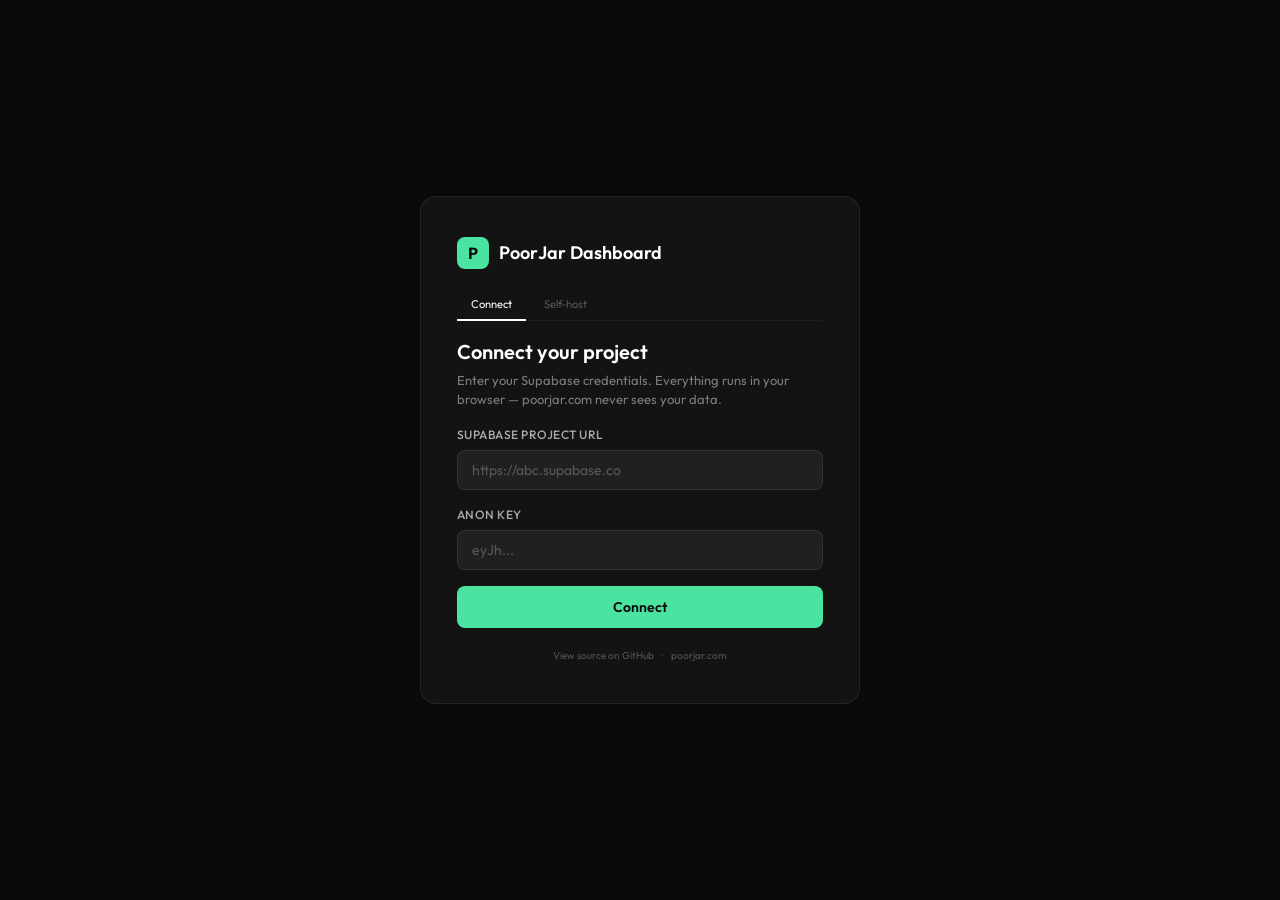
==== commit 2fc4a9d9: "Fix: currentScale TDZ error causing blank dashboard on load" ====
--- a/dashboard/index.html
+++ b/dashboard/index.html
@@ -4,6 +4,7 @@
   <meta charset="UTF-8" />
   <meta name="viewport" content="width=device-width, initial-scale=1.0" />
   <title>PoorJar Dashboard</title>
+  <link rel="icon" type="image/svg+xml" href="/poorjar/favicon.svg">
   <link rel="preconnect" href="https://fonts.googleapis.com" />
   <link rel="preconnect" href="https://fonts.gstatic.com" crossorigin />
   <link href="https://fonts.googleapis.com/css2?family=Outfit:wght@300;400;500;600;700&display=swap" rel="stylesheet" />
@@ -55,7 +56,7 @@
       display: flex;
       align-items: center;
       gap: 10px;
-      margin-bottom: 32px;
+      margin-bottom: 20px;
     }
 
     .logo-mark {
@@ -78,15 +79,15 @@
     }
 
     .connect-headline {
-      font-size: 22px;
+      font-size: 20px;
       font-weight: 600;
-      margin-bottom: 6px;
+      margin-bottom: 4px;
     }
 
     .connect-sub {
       color: var(--text-muted);
-      margin-bottom: 28px;
-      font-size: 14px;
+      margin-bottom: 16px;
+      font-size: 13px;
     }
 
     .field {
@@ -125,7 +126,9 @@
     }
 
     .btn-connect {
+      display: block;
       width: 100%;
+      box-sizing: border-box;
       background: var(--green);
       color: #0A0A0B;
       border: none;
@@ -137,6 +140,7 @@
       cursor: pointer;
       margin-top: 8px;
       transition: opacity 0.15s;
+      text-align: center;
     }
 
     .btn-connect:hover { opacity: 0.9; }
@@ -225,7 +229,7 @@
     .connect-tabs {
       display: flex;
       gap: 4px;
-      margin-bottom: 24px;
+      margin-bottom: 16px;
       border-bottom: 1px solid #1e1e20;
       padding-bottom: 0;
     }
@@ -259,8 +263,8 @@
     /* Self-host tab */
     .selfhost-step {
       display: flex;
-      gap: 14px;
-      margin-bottom: 22px;
+      gap: 12px;
+      margin-bottom: 14px;
     }
     .selfhost-step-num {
       width: 24px;
@@ -303,8 +307,9 @@
       font-family: monospace;
       font-size: 0.7rem;
       color: #4AE3A0;
-      white-space: pre;
-      overflow-x: auto;
+      white-space: pre-wrap;
+      word-break: break-word;
+      overflow-x: hidden;
       margin-top: 6px;
       line-height: 1.6;
     }
@@ -386,7 +391,9 @@
       flex-shrink: 0;
     }
     .settings-save {
+      display: block;
       width: 100%;
+      box-sizing: border-box;
       padding: 9px;
       background: var(--accent);
       color: #000;
@@ -964,7 +971,7 @@
         <div class="selfhost-step-body">
           <strong>Download the file</strong>
           <p>One HTML file. No dependencies.</p>
-          <a href="https://poorjar.com/dashboard/index.html" download="poorjar-dashboard.html" class="btn-connect" style="display:inline-block; text-decoration:none; text-align:center; margin-top:8px;">↓ Download poorjar-dashboard.html</a>
+          <a href="https://poorjar.com/dashboard/index.html" download="poorjar-dashboard.html" class="btn-connect" style="text-decoration:none;">↓ Download poorjar-dashboard.html</a>
         </div>
       </div>
 
@@ -975,8 +982,8 @@
           <p>Options from easiest to most control:</p>
           <ul class="selfhost-list">
             <li><strong>Netlify Drop</strong> — drag the file to <a href="https://app.netlify.com/drop" target="_blank" rel="noopener">app.netlify.com/drop</a>. Live in 30 seconds, free.</li>
-            <li><strong>GitHub Pages</strong> — add to a repo, enable Pages. Good if you want version control.</li>
-            <li><strong>Any static host</strong> — S3, Cloudflare Pages, Vercel, your own nginx. It's just a file.</li>
+            <li><strong><a href="https://pages.github.com" target="_blank" rel="noopener">GitHub Pages</a></strong> — add to a repo, enable Pages. Good if you want version control.</li>
+            <li><strong>Any static host</strong> — <a href="https://aws.amazon.com/s3/" target="_blank" rel="noopener">S3</a>, <a href="https://pages.cloudflare.com" target="_blank" rel="noopener">Cloudflare Pages</a>, <a href="https://vercel.com" target="_blank" rel="noopener">Vercel</a>, your own nginx. It's just a file.</li>
             <li><strong>Open locally</strong> — double-click it. Works for personal use, but the pre-connected bookmark URL won't transfer to other devices.</li>
           </ul>
         </div>
@@ -987,12 +994,11 @@
         <div class="selfhost-step-body">
           <strong>Customize it (optional)</strong>
           <p>Open the file in a text editor. At the top of the <code>&lt;script&gt;</code> section, you'll find a <code>DASHBOARD_CONFIG</code> block:</p>
-          <div class="selfhost-code">// DASHBOARD_CONFIG — edit to customize your self-hosted dashboard
-const DASHBOARD_CONFIG = {
-  title: 'PoorJar',          // shown in browser tab + topbar
-  accentColor: '#4AE3A0',    // hex color for highlights
-  defaultDays: 7,            // default date range (7, 30, or 0 for all)
-  eventsPerPage: 25,         // rows in the events table
+          <div class="selfhost-code">const DASHBOARD_CONFIG = {
+  title: 'PoorJar',       // browser tab + topbar
+  accentColor: '#4AE3A0', // highlight color
+  defaultDays: 7,         // 7, 30, or 0 (all time)
+  eventsPerPage: 25,      // rows in events table
 };</div>
           <p style="margin-top:8px;">Change the values, save, re-upload. Done.</p>
         </div>
@@ -1171,6 +1177,9 @@
   let activeDays = 7;
   let activeUrlFilter = '';
   let activeHeatmapMode = 'clicks';
+  let currentScale = 1;
+  let previewEnabled = true;
+  let iframeUrl = '';
 
   // ---- Init ----
   (function init() {
@@ -1483,11 +1492,6 @@
   }
 
   // ---- iframe page preview ----
-  let iframeUrl = '';
-
-  let currentScale = 1;
-  let previewEnabled = true;
-
   function setIframeSize(fullHeight) {
     const iframe = document.getElementById('heatmap-iframe');
     const bg = document.getElementById('heatmap-bg');
@@ -1986,7 +1990,7 @@
   <div class="settings-group">
     <div class="settings-group-label">Self-host</div>
     <p class="settings-note">This dashboard is a single HTML file. Download it and host it anywhere — Netlify, GitHub Pages, your own server, or just open it locally.</p>
-    <a href="https://poorjar.com/dashboard/index.html" download="poorjar-dashboard.html" class="settings-save" style="display:block; text-decoration:none; text-align:center; margin-top:12px;">↓ Download dashboard.html</a>
+    <a href="https://poorjar.com/dashboard/index.html" download="poorjar-dashboard.html" class="settings-save" style="text-decoration:none; box-sizing:border-box;">↓ Download dashboard.html</a>
     <p class="settings-note" style="margin-top:10px;">To pre-configure credentials so the login screen never appears, add this to the top of the script in the downloaded file:</p>
     <div class="selfhost-code" id="settings-autoconnect-snippet" style="margin-top:6px; font-size:0.65rem;"></div>
   </div>
